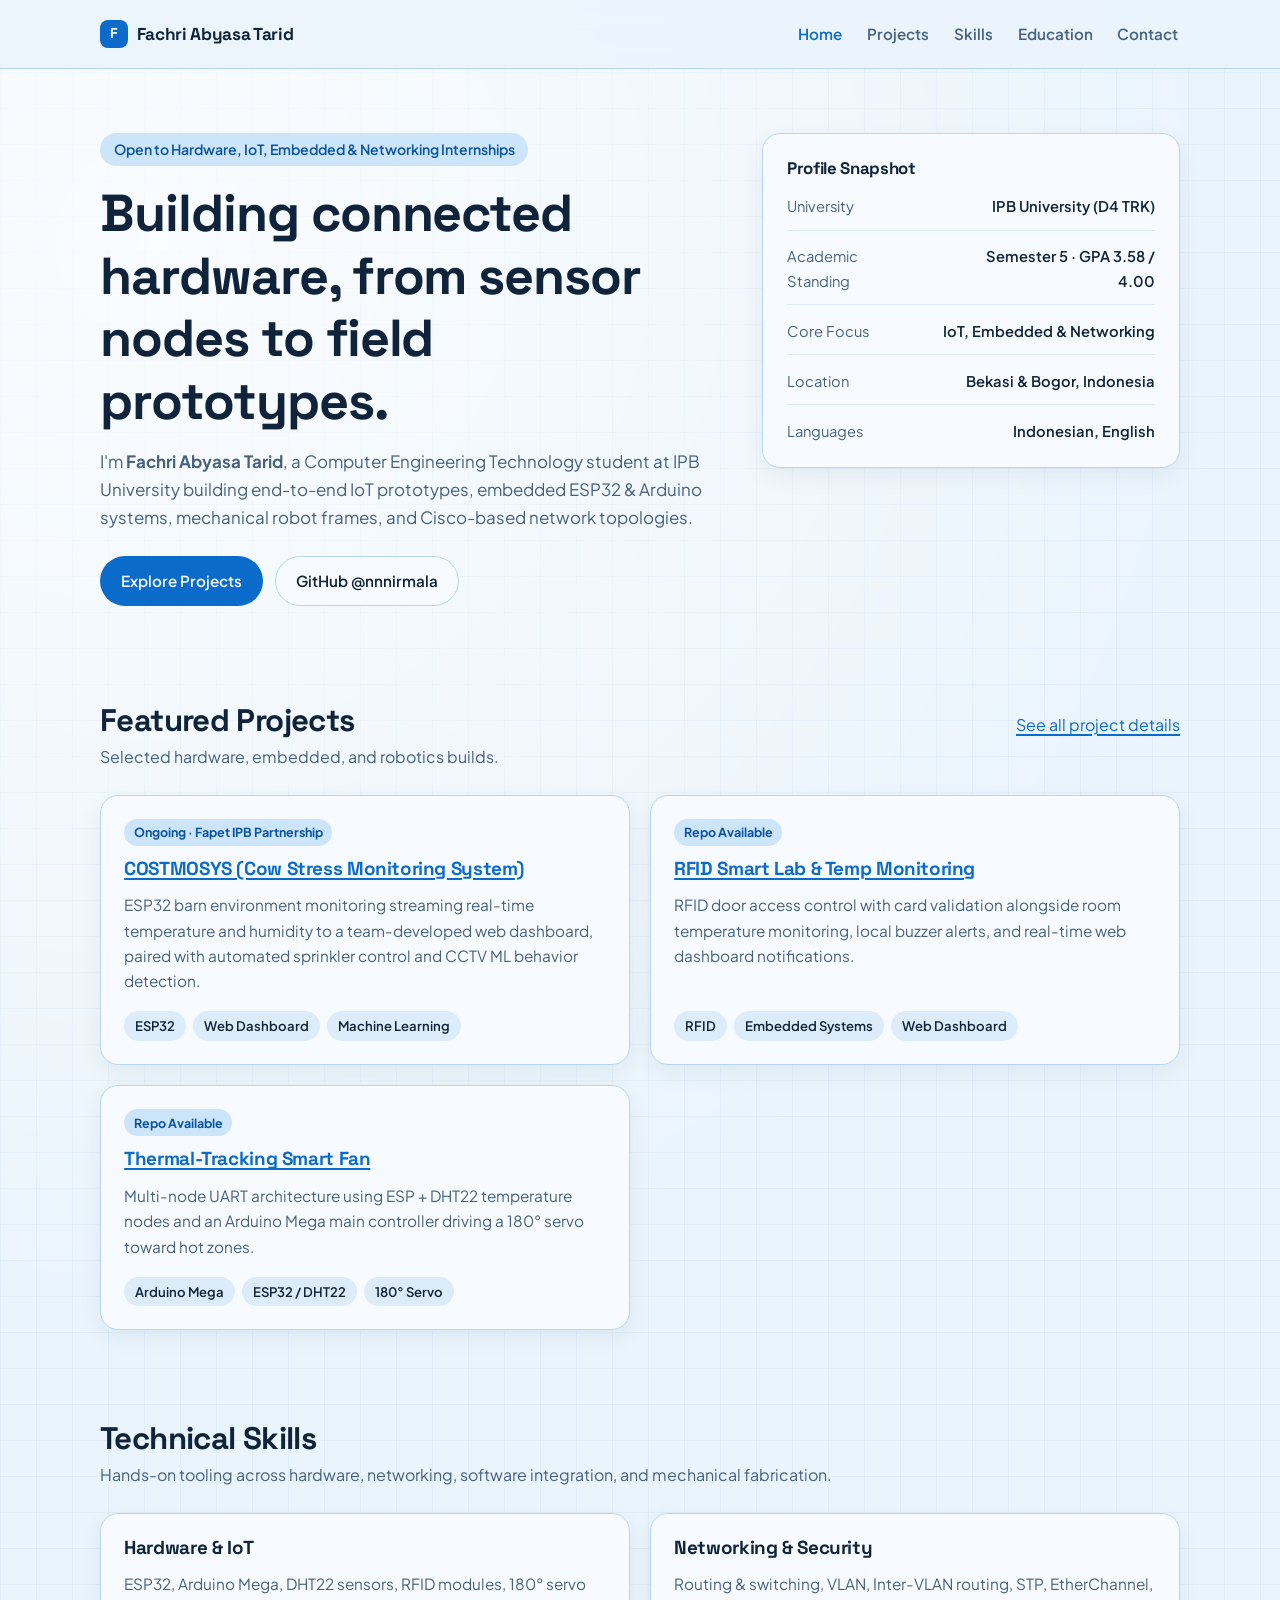
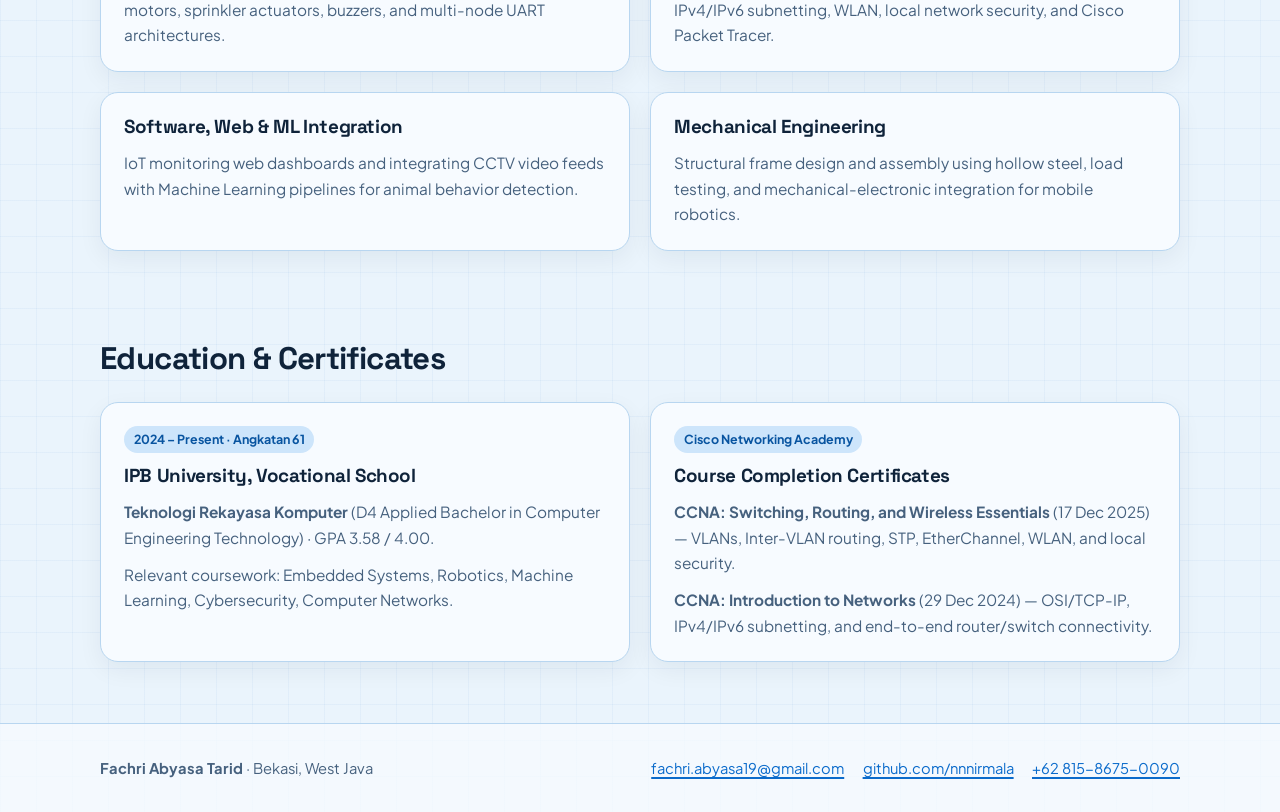
==== index.html @ efbb1505 "fix: bust CSS cache and constrain media grid sizing" ====
<!doctype html>
<html lang="en">
  <head>
    <meta charset="UTF-8">
    <meta name="viewport" content="width=device-width, initial-scale=1">
    <meta name="theme-color" content="#eaf4fc">
    <meta name="description" content="Portfolio of Fachri Abyasa Tarid — Computer Engineering Technology student at IPB University focused on IoT, embedded systems, robotics, and networking.">
    <link rel="icon" href="favicon.svg" type="image/svg+xml">
    <link rel="preconnect" href="https://fonts.googleapis.com">
    <link rel="preconnect" href="https://fonts.gstatic.com" crossorigin>
    <link href="https://fonts.googleapis.com/css2?family=Plus+Jakarta+Sans:wght@400;500;600;700&family=Space+Grotesk:wght@600;700&display=swap" rel="stylesheet">
    <link rel="stylesheet" href="styles.css?v=3">
    <script src="app.js" defer></script>
    <title>Fachri Abyasa Tarid — IoT, Embedded &amp; Hardware Portfolio</title>
  </head>
  <body>
    <a class="skip-link" href="#main">Skip to content</a>

    <header class="site-header">
      <div class="wrap header-inner">
        <a class="brand" href="index.html">
          <span class="brand-mark" aria-hidden="true">F</span>
          <span>Fachri Abyasa Tarid</span>
        </a>
        <nav aria-label="Main navigation">
          <button class="nav-toggle" type="button" aria-expanded="false" aria-controls="nav-menu">Menu</button>
          <ul id="nav-menu" class="nav-list">
            <li><a href="index.html" aria-current="page">Home</a></li>
            <li><a href="projects.html">Projects</a></li>
            <li><a href="#skills">Skills</a></li>
            <li><a href="#education">Education</a></li>
            <li><a href="#contact">Contact</a></li>
          </ul>
        </nav>
      </div>
    </header>

    <main id="main" tabindex="-1">
      <section class="hero">
        <div class="wrap hero-grid">
          <div>
            <span class="role-pill">Open to Hardware, IoT, Embedded &amp; Networking Internships</span>
            <h1>Building connected hardware, from sensor nodes to field prototypes.</h1>
            <p class="hero-lead">
              I'm <strong>Fachri Abyasa Tarid</strong>, a Computer Engineering Technology student at IPB University
              building end-to-end IoT prototypes, embedded ESP32 &amp; Arduino systems, mechanical robot frames,
              and Cisco-based network topologies.
            </p>
            <div class="btn-row">
              <a class="btn btn-primary" href="projects.html">Explore Projects</a>
              <a class="btn btn-secondary" href="https://github.com/nnnirmala" target="_blank" rel="noopener noreferrer">GitHub @nnnirmala</a>
            </div>
          </div>

          <aside class="spec-card" aria-label="Quick profile summary">
            <h2>Profile Snapshot</h2>
            <dl class="spec-list">
              <div class="spec-item">
                <dt class="spec-label">University</dt>
                <dd class="spec-value">IPB University (D4 TRK)</dd>
              </div>
              <div class="spec-item">
                <dt class="spec-label">Academic Standing</dt>
                <dd class="spec-value">Semester 5 · GPA 3.58 / 4.00</dd>
              </div>
              <div class="spec-item">
                <dt class="spec-label">Core Focus</dt>
                <dd class="spec-value">IoT, Embedded &amp; Networking</dd>
              </div>
              <div class="spec-item">
                <dt class="spec-label">Location</dt>
                <dd class="spec-value">Bekasi &amp; Bogor, Indonesia</dd>
              </div>
              <div class="spec-item">
                <dt class="spec-label">Languages</dt>
                <dd class="spec-value">Indonesian, English</dd>
              </div>
            </dl>
          </aside>
        </div>
      </section>

      <section class="section" id="featured-projects">
        <div class="wrap">
          <div class="section-head">
            <div>
              <h2>Featured Projects</h2>
              <p class="section-sub">Selected hardware, embedded, and robotics builds.</p>
            </div>
            <a href="projects.html">See all project details</a>
          </div>

          <div class="grid-2">
            <article class="card">
              <span class="status-badge">Ongoing · Fapet IPB Partnership</span>
              <h3><a href="projects.html#cow-heat-stress">COSTMOSYS (Cow Stress Monitoring System)</a></h3>
              <p>ESP32 barn environment monitoring streaming real-time temperature and humidity to a team-developed web dashboard, paired with automated sprinkler control and CCTV ML behavior detection.</p>
              <div class="tag-row">
                <span class="tag">ESP32</span>
                <span class="tag">Web Dashboard</span>
                <span class="tag">Machine Learning</span>
              </div>
            </article>

            <article class="card">
              <span class="status-badge">Repo Available</span>
              <h3><a href="projects.html#rfid-smart-lab">RFID Smart Lab &amp; Temp Monitoring</a></h3>
              <p>RFID door access control with card validation alongside room temperature monitoring, local buzzer alerts, and real-time web dashboard notifications.</p>
              <div class="tag-row">
                <span class="tag">RFID</span>
                <span class="tag">Embedded Systems</span>
                <span class="tag">Web Dashboard</span>
              </div>
            </article>

            <article class="card">
              <span class="status-badge">Repo Available</span>
              <h3><a href="projects.html#thermal-fan">Thermal-Tracking Smart Fan</a></h3>
              <p>Multi-node UART architecture using ESP + DHT22 temperature nodes and an Arduino Mega main controller driving a 180° servo toward hot zones.</p>
              <div class="tag-row">
                <span class="tag">Arduino Mega</span>
                <span class="tag">ESP32 / DHT22</span>
                <span class="tag">180° Servo</span>
              </div>
            </article>
          </div>
        </div>
      </section>

      <section class="section" id="skills">
        <div class="wrap">
          <div class="section-head">
            <div>
              <h2>Technical Skills</h2>
              <p class="section-sub">Hands-on tooling across hardware, networking, software integration, and mechanical fabrication.</p>
            </div>
          </div>

          <div class="grid-2">
            <article class="card">
              <h3>Hardware &amp; IoT</h3>
              <p>ESP32, Arduino Mega, DHT22 sensors, RFID modules, 180° servo motors, sprinkler actuators, buzzers, and multi-node UART architectures.</p>
            </article>
            <article class="card">
              <h3>Networking &amp; Security</h3>
              <p>Routing &amp; switching, VLAN, Inter-VLAN routing, STP, EtherChannel, IPv4/IPv6 subnetting, WLAN, local network security, and Cisco Packet Tracer.</p>
            </article>
            <article class="card">
              <h3>Software, Web &amp; ML Integration</h3>
              <p>IoT monitoring web dashboards and integrating CCTV video feeds with Machine Learning pipelines for animal behavior detection.</p>
            </article>
            <article class="card">
              <h3>Mechanical Engineering</h3>
              <p>Structural frame design and assembly using hollow steel, load testing, and mechanical-electronic integration for mobile robotics.</p>
            </article>
          </div>
        </div>
      </section>

      <section class="section" id="education">
        <div class="wrap">
          <div class="section-head">
            <div>
              <h2>Education &amp; Certificates</h2>
            </div>
          </div>

          <div class="grid-2">
            <article class="card">
              <span class="status-badge">2024 – Present · Angkatan 61</span>
              <h3>IPB University, Vocational School</h3>
              <p><strong>Teknologi Rekayasa Komputer</strong> (D4 Applied Bachelor in Computer Engineering Technology) · GPA 3.58 / 4.00.</p>
              <p>Relevant coursework: Embedded Systems, Robotics, Machine Learning, Cybersecurity, Computer Networks.</p>
            </article>

            <article class="card">
              <span class="status-badge">Cisco Networking Academy</span>
              <h3>Course Completion Certificates</h3>
              <p><strong>CCNA: Switching, Routing, and Wireless Essentials</strong> (17 Dec 2025) — VLANs, Inter-VLAN routing, STP, EtherChannel, WLAN, and local security.</p>
              <p><strong>CCNA: Introduction to Networks</strong> (29 Dec 2024) — OSI/TCP-IP, IPv4/IPv6 subnetting, and end-to-end router/switch connectivity.</p>
            </article>
          </div>
        </div>
      </section>
    </main>

    <footer class="site-footer" id="contact">
      <div class="wrap footer-inner">
        <div>
          <strong>Fachri Abyasa Tarid</strong> · Bekasi, West Java
        </div>
        <div class="footer-links">
          <a href="mailto:fachri.abyasa19@gmail.com">fachri.abyasa19@gmail.com</a>
          <a href="https://github.com/nnnirmala" target="_blank" rel="noopener noreferrer">github.com/nnnirmala</a>
          <a href="tel:+6281586750090">+62 815-8675-0090</a>
        </div>
      </div>
    </footer>
  </body>
</html>
---- styles.css ----
:root {
  --bg: #eaf4fc;
  --surface: #f7fbff;
  --surface-alt: #dcecfb;
  --ink: #0f233a;
  --ink-muted: #46617e;
  --accent: #0b6bcb;
  --accent-hover: #0854a0;
  --accent-soft: #cde5fb;
  --border: #b8d6f0;
  --shadow: 0 8px 24px rgba(15, 35, 58, 0.06);
  --radius-lg: 18px;
  --radius-md: 12px;
  --radius-pill: 999px;
  --max-w: 1080px;
}

*,
*::before,
*::after {
  box-sizing: border-box;
}

html {
  scroll-behavior: smooth;
}

body {
  margin: 0;
  font-family: "Plus Jakarta Sans", system-ui, -apple-system, "Segoe UI", sans-serif;
  background-color: var(--bg);
  background-image:
    radial-gradient(circle at 12% 10%, rgba(255, 255, 255, 0.75) 0%, transparent 45%),
    linear-gradient(to right, rgba(11, 107, 203, 0.045) 1px, transparent 1px),
    linear-gradient(to bottom, rgba(11, 107, 203, 0.045) 1px, transparent 1px);
  background-size: 100% 100%, 36px 36px, 36px 36px;
  color: var(--ink);
  line-height: 1.65;
  -webkit-font-smoothing: antialiased;
}

h1, h2, h3, .brand {
  font-family: "Space Grotesk", system-ui, -apple-system, sans-serif;
  letter-spacing: -0.02em;
  line-height: 1.2;
  margin: 0;
}

a {
  color: var(--accent);
  text-decoration-thickness: 1.5px;
  text-underline-offset: 3px;
}

a:hover {
  color: var(--accent-hover);
}

:focus-visible {
  outline: 2.5px solid var(--accent);
  outline-offset: 3px;
}

.skip-link {
  position: absolute;
  left: -9999px;
  top: 0;
  background: var(--ink);
  color: var(--surface);
  padding: 0.6rem 1rem;
  z-index: 100;
  border-radius: 0 0 8px 0;
}

.skip-link:focus {
  left: 0;
}

.wrap {
  width: min(100% - 2.2rem, var(--max-w));
  margin-inline: auto;
}

/* Header */
.site-header {
  position: sticky;
  top: 0;
  z-index: 40;
  background: rgba(234, 244, 252, 0.86);
  backdrop-filter: blur(12px);
  border-bottom: 1px solid var(--border);
}

.header-inner {
  display: flex;
  align-items: center;
  justify-content: space-between;
  gap: 1rem;
  min-height: 68px;
}

.brand {
  font-weight: 700;
  font-size: 1.08rem;
  color: var(--ink);
  text-decoration: none;
  display: inline-flex;
  align-items: center;
  gap: 0.55rem;
}

.brand-mark {
  width: 28px;
  height: 28px;
  border-radius: 8px;
  background: var(--accent);
  color: var(--surface);
  display: grid;
  place-items: center;
  font-size: 0.9rem;
  font-weight: 700;
}

.nav-toggle {
  display: none;
  background: var(--surface);
  border: 1px solid var(--border);
  border-radius: 10px;
  padding: 0.45rem 0.8rem;
  font: inherit;
  font-weight: 600;
  color: var(--ink);
  cursor: pointer;
}

.nav-list {
  list-style: none;
  display: flex;
  align-items: center;
  gap: 1.35rem;
  margin: 0;
  padding: 0;
}

.nav-list a {
  color: var(--ink-muted);
  text-decoration: none;
  font-weight: 600;
  font-size: 0.95rem;
  padding: 0.35rem 0.1rem;
  transition: color 0.15s ease;
}

.nav-list a:hover,
.nav-list a[aria-current="page"] {
  color: var(--accent);
}

/* Buttons */
.btn-row {
  display: flex;
  flex-wrap: wrap;
  gap: 0.75rem;
  margin-top: 1.5rem;
}

.btn {
  display: inline-flex;
  align-items: center;
  gap: 0.45rem;
  padding: 0.72rem 1.25rem;
  border-radius: var(--radius-pill);
  font-weight: 600;
  font-size: 0.95rem;
  text-decoration: none;
  border: 1px solid transparent;
  cursor: pointer;
  transition: background-color 0.15s ease, transform 0.15s ease, border-color 0.15s ease;
}

.btn-primary {
  background: var(--accent);
  color: var(--surface);
}

.btn-primary:hover {
  background: var(--accent-hover);
  color: var(--surface);
  transform: translateY(-1px);
}

.btn-secondary {
  background: var(--surface);
  color: var(--ink);
  border-color: var(--border);
}

.btn-secondary:hover {
  background: var(--surface-alt);
  color: var(--ink);
}

/* Hero */
.hero {
  padding: 4rem 0 3.2rem;
}

.hero-grid {
  display: grid;
  grid-template-columns: 1.35fr 0.9fr;
  gap: 2.2rem;
  align-items: start;
}

.role-pill {
  display: inline-block;
  background: var(--accent-soft);
  color: var(--accent-hover);
  font-weight: 600;
  font-size: 0.88rem;
  padding: 0.32rem 0.85rem;
  border-radius: var(--radius-pill);
  margin-bottom: 1rem;
}

.hero h1 {
  font-size: clamp(2.1rem, 4.2vw, 3.25rem);
  margin-bottom: 1rem;
}

.hero-lead {
  font-size: 1.06rem;
  color: var(--ink-muted);
  max-width: 62ch;
  margin: 0;
}

.spec-card {
  background: var(--surface);
  border: 1px solid var(--border);
  border-radius: var(--radius-lg);
  padding: 1.5rem;
  box-shadow: var(--shadow);
}

.spec-card h2 {
  font-size: 1.05rem;
  margin-bottom: 1rem;
  color: var(--ink);
}

.spec-list {
  margin: 0;
  display: grid;
  gap: 0.85rem;
}

.spec-item {
  display: flex;
  justify-content: space-between;
  gap: 1rem;
  padding-bottom: 0.7rem;
  border-bottom: 1px solid var(--surface-alt);
  font-size: 0.92rem;
}

.spec-item:last-child {
  border-bottom: none;
  padding-bottom: 0;
}

.spec-label {
  color: var(--ink-muted);
}

.spec-value {
  font-weight: 600;
  text-align: right;
}

/* Sections */
.section {
  padding: 2.8rem 0;
}

.section-head {
  display: flex;
  flex-wrap: wrap;
  align-items: baseline;
  justify-content: space-between;
  gap: 1rem;
  margin-bottom: 1.5rem;
}

.section-head h2 {
  font-size: clamp(1.5rem, 2.5vw, 1.95rem);
}

.section-sub {
  color: var(--ink-muted);
  margin: 0.3rem 0 0;
  max-width: 65ch;
}

/* Cards & Grids */
.grid-2 {
  display: grid;
  grid-template-columns: repeat(2, minmax(0, 1fr));
  gap: 1.25rem;
}

.card {
  background: var(--surface);
  border: 1px solid var(--border);
  border-radius: var(--radius-lg);
  padding: 1.45rem;
  box-shadow: var(--shadow);
  display: flex;
  flex-direction: column;
  gap: 0.75rem;
}

.card h3 {
  font-size: 1.18rem;
}

.card p {
  margin: 0;
  color: var(--ink-muted);
  font-size: 0.96rem;
}

.tag-row {
  display: flex;
  flex-wrap: wrap;
  gap: 0.45rem;
  margin-top: auto;
  padding-top: 0.35rem;
}

.tag {
  background: var(--surface-alt);
  color: var(--ink);
  font-size: 0.82rem;
  font-weight: 600;
  padding: 0.25rem 0.68rem;
  border-radius: var(--radius-pill);
}

.status-badge {
  display: inline-block;
  font-size: 0.78rem;
  font-weight: 700;
  padding: 0.2rem 0.6rem;
  border-radius: var(--radius-pill);
  background: var(--accent-soft);
  color: var(--accent-hover);
  align-self: flex-start;
}

/* Projects Page */
.page-hero {
  padding: 3.2rem 0 1.8rem;
}

.page-hero h1 {
  font-size: clamp(2rem, 4vw, 2.9rem);
  margin-bottom: 0.7rem;
}

.filters {
  display: flex;
  flex-wrap: wrap;
  align-items: center;
  gap: 0.55rem;
  margin-top: 1.5rem;
}

.chip {
  background: var(--surface);
  color: var(--ink);
  border: 1px solid var(--border);
  border-radius: var(--radius-pill);
  padding: 0.48rem 0.95rem;
  font: inherit;
  font-size: 0.9rem;
  font-weight: 600;
  cursor: pointer;
  transition: background-color 0.15s ease, color 0.15s ease, border-color 0.15s ease;
}

.chip:hover {
  background: var(--surface-alt);
}

.chip[aria-pressed="true"] {
  background: var(--accent);
  color: var(--surface);
  border-color: var(--accent);
}

.filter-status {
  margin: 0 0 0 0.4rem;
  font-size: 0.9rem;
  color: var(--ink-muted);
}

.project-stack {
  display: grid;
  gap: 1.35rem;
  padding-bottom: 3.5rem;
}

.project-entry {
  background: var(--surface);
  border: 1px solid var(--border);
  border-radius: var(--radius-lg);
  padding: 1.7rem;
  box-shadow: var(--shadow);
  scroll-margin-top: 90px;
  min-width: 0;
  overflow: hidden;
}

.project-entry[hidden] {
  display: none;
}

.project-entry:target {
  border-color: var(--accent);
  box-shadow: 0 0 0 3px rgba(11, 107, 203, 0.16), var(--shadow);
}

.project-top {
  display: flex;
  flex-wrap: wrap;
  justify-content: space-between;
  align-items: flex-start;
  gap: 0.75rem;
  margin-bottom: 0.75rem;
}

.project-top h2 {
  font-size: 1.38rem;
}

.project-meta {
  color: var(--ink-muted);
  font-size: 0.9rem;
  font-weight: 600;
  margin-bottom: 0.85rem;
}

.project-points {
  margin: 0 0 1rem;
  padding-left: 1.2rem;
  color: var(--ink);
  max-width: 75ch;
}

.project-points li + li {
  margin-top: 0.45rem;
}

.project-links {
  display: flex;
  flex-wrap: wrap;
  align-items: center;
  gap: 1rem;
  margin-top: 1rem;
}

.media-grid {
  display: grid;
  grid-template-columns: repeat(auto-fit, minmax(220px, 1fr));
  gap: 0.9rem;
  margin: 1.15rem 0 0.5rem;
}

.media-item {
  margin: 0;
  min-width: 0;
  background: var(--bg);
  border: 1px solid var(--border);
  border-radius: var(--radius-md);
  overflow: hidden;
  display: flex;
  flex-direction: column;
}

.media-item img,
.media-item video {
  width: 100%;
  max-width: 100%;
  height: 185px;
  object-fit: cover;
  display: block;
  background: #0f233a;
}

.media-item figcaption {
  padding: 0.55rem 0.75rem;
  font-size: 0.84rem;
  font-weight: 600;
  color: var(--ink-muted);
  border-top: 1px solid var(--border);
}

/* Footer */
.site-footer {
  border-top: 1px solid var(--border);
  background: rgba(247, 251, 255, 0.75);
  padding: 2rem 0;
  margin-top: 1rem;
}

.footer-inner {
  display: flex;
  flex-wrap: wrap;
  justify-content: space-between;
  align-items: center;
  gap: 1rem;
  font-size: 0.92rem;
  color: var(--ink-muted);
}

.footer-links {
  display: flex;
  flex-wrap: wrap;
  gap: 1.15rem;
}

@media (max-width: 820px) {
  .hero-grid,
  .grid-2 {
    grid-template-columns: 1fr;
  }

  .nav-toggle {
    display: inline-flex;
  }

  .nav-list {
    display: none;
    position: absolute;
    right: 1.1rem;
    top: 64px;
    background: var(--surface);
    border: 1px solid var(--border);
    border-radius: var(--radius-md);
    box-shadow: var(--shadow);
    flex-direction: column;
    align-items: stretch;
    padding: 0.65rem;
    min-width: 190px;
    gap: 0.25rem;
  }

  .nav-list.is-open {
    display: flex;
  }

  .nav-list a {
    padding: 0.45rem 0.65rem;
    border-radius: 8px;
  }

  .nav-list a:hover {
    background: var(--surface-alt);
  }
}

@media (prefers-reduced-motion: reduce) {
  html {
    scroll-behavior: auto;
  }
  .btn {
    transition: none;
  }
}
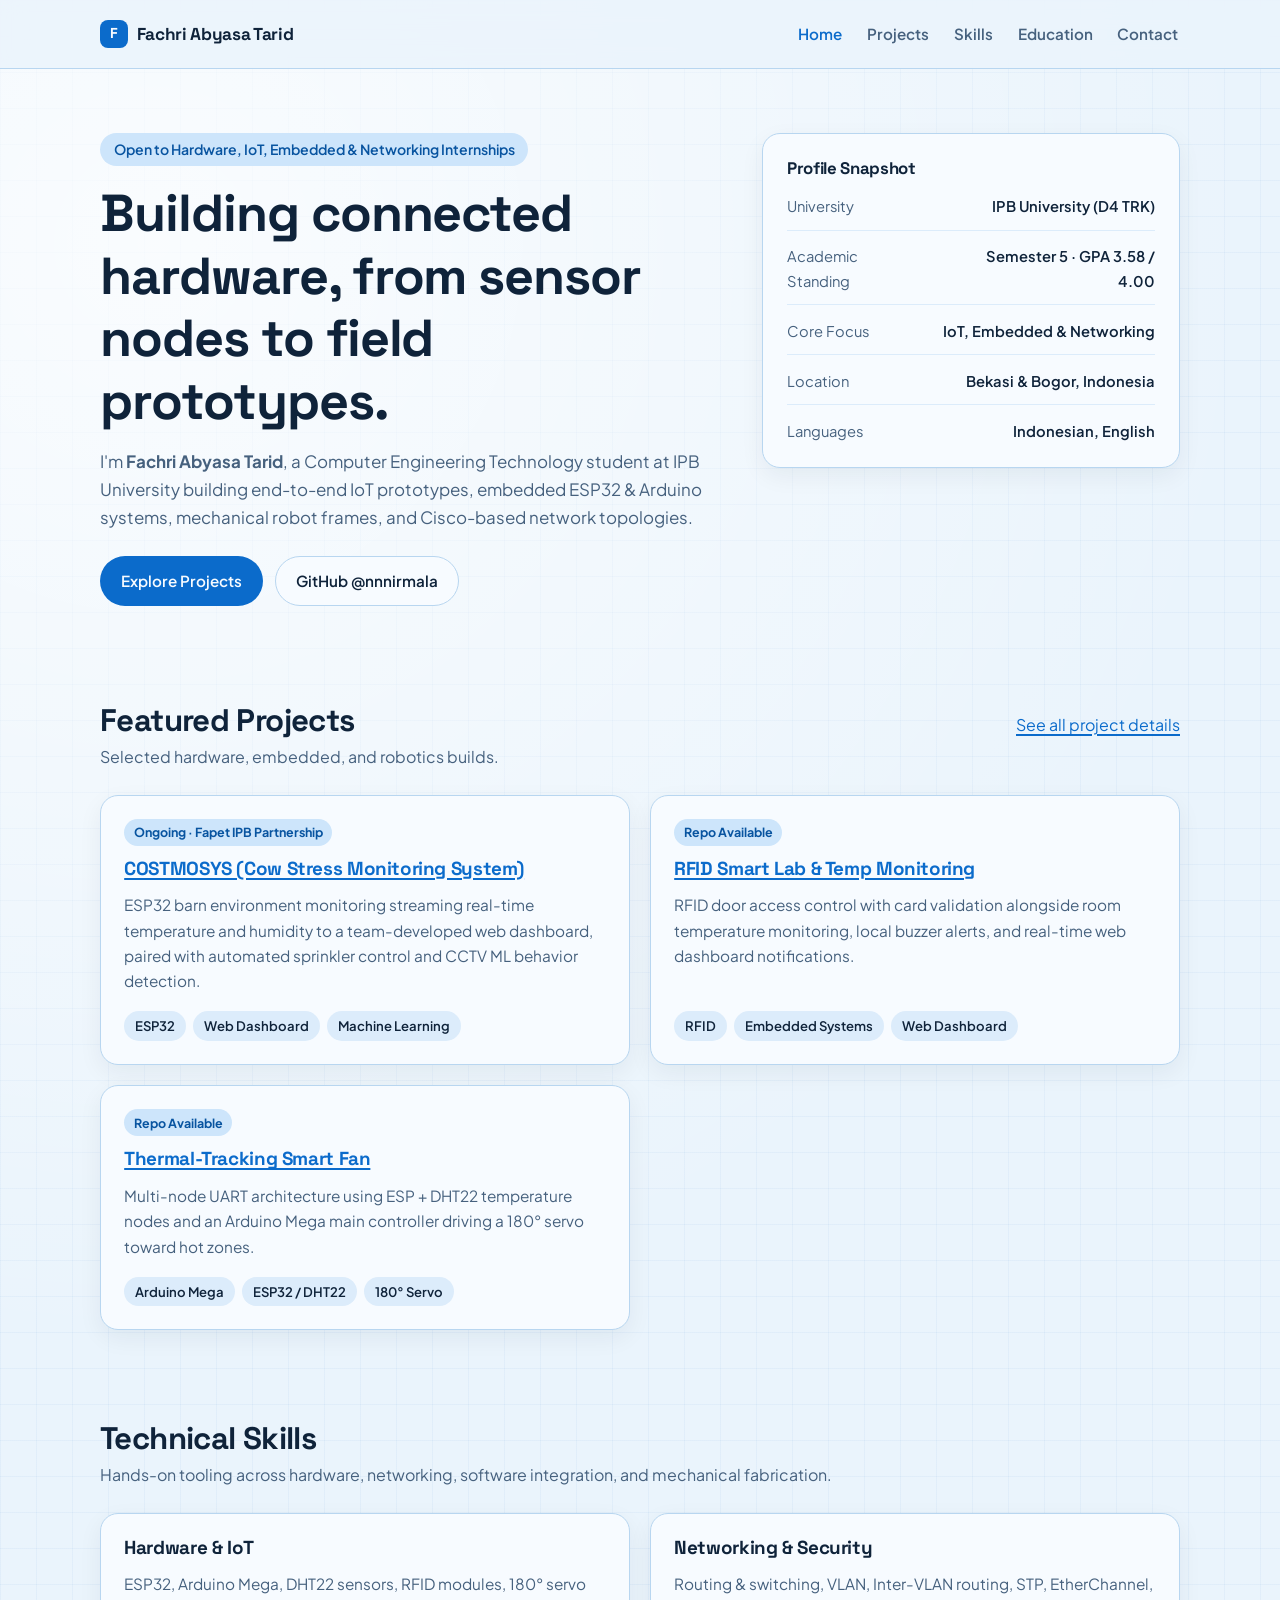
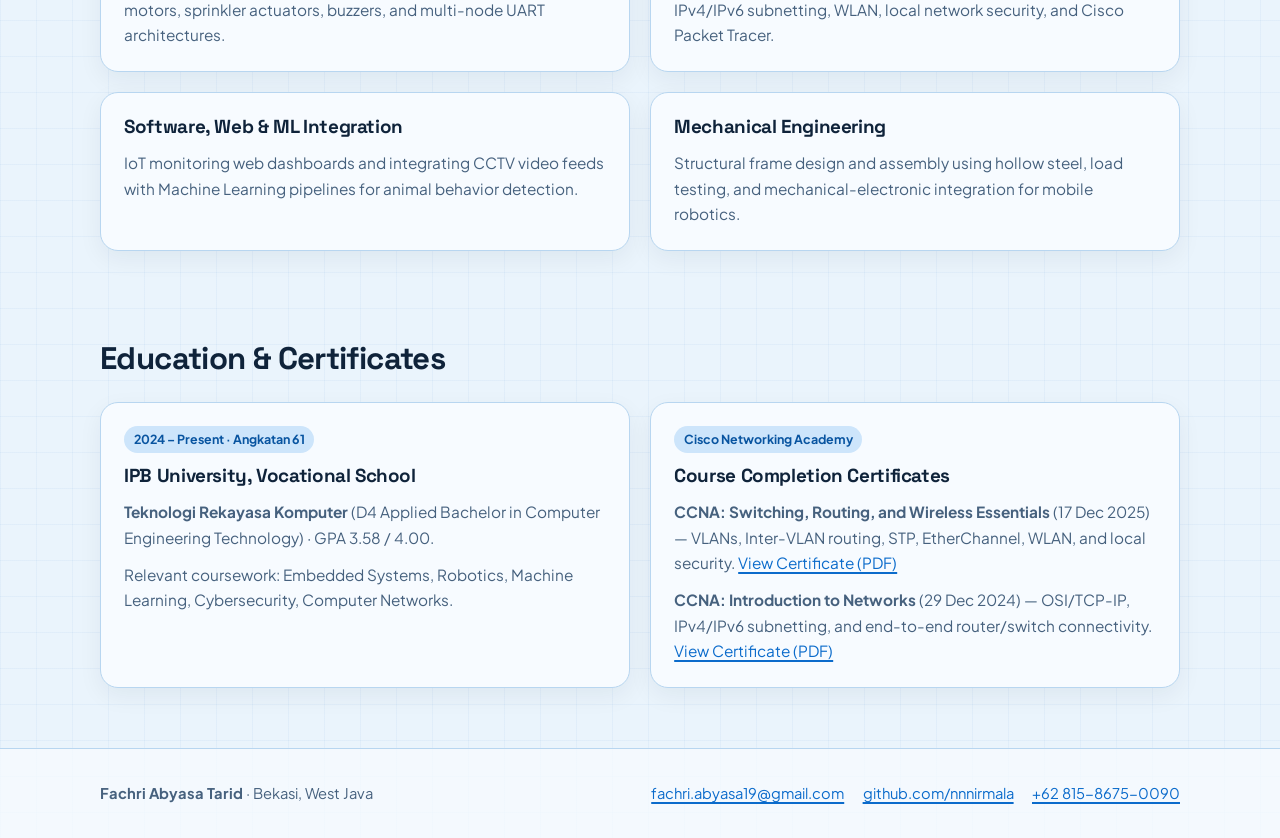
==== commit fad6096e: "feat: add Cisco CCNA 2024 and 2025 certificate PDFs" ====
--- a/index.html
+++ b/index.html
@@ -9,7 +9,7 @@
     <link rel="preconnect" href="https://fonts.googleapis.com">
     <link rel="preconnect" href="https://fonts.gstatic.com" crossorigin>
     <link href="https://fonts.googleapis.com/css2?family=Plus+Jakarta+Sans:wght@400;500;600;700&family=Space+Grotesk:wght@600;700&display=swap" rel="stylesheet">
-    <link rel="stylesheet" href="styles.css?v=3">
+    <link rel="stylesheet" href="styles.css?v=4">
     <script src="app.js" defer></script>
     <title>Fachri Abyasa Tarid — IoT, Embedded &amp; Hardware Portfolio</title>
   </head>
@@ -176,8 +176,8 @@
             <article class="card">
               <span class="status-badge">Cisco Networking Academy</span>
               <h3>Course Completion Certificates</h3>
-              <p><strong>CCNA: Switching, Routing, and Wireless Essentials</strong> (17 Dec 2025) — VLANs, Inter-VLAN routing, STP, EtherChannel, WLAN, and local security.</p>
-              <p><strong>CCNA: Introduction to Networks</strong> (29 Dec 2024) — OSI/TCP-IP, IPv4/IPv6 subnetting, and end-to-end router/switch connectivity.</p>
+              <p><strong>CCNA: Switching, Routing, and Wireless Essentials</strong> (17 Dec 2025) — VLANs, Inter-VLAN routing, STP, EtherChannel, WLAN, and local security. <a href="assets/certs/ccna-srwe-2025.pdf" target="_blank" rel="noopener noreferrer">View Certificate (PDF)</a></p>
+              <p><strong>CCNA: Introduction to Networks</strong> (29 Dec 2024) — OSI/TCP-IP, IPv4/IPv6 subnetting, and end-to-end router/switch connectivity. <a href="assets/certs/ccna-itn-2024.pdf" target="_blank" rel="noopener noreferrer">View Certificate (PDF)</a></p>
             </article>
           </div>
         </div>
--- a/styles.css
+++ b/styles.css
@@ -492,8 +492,8 @@
 .media-item video {
   width: 100%;
   max-width: 100%;
-  height: 185px;
-  object-fit: cover;
+  height: 240px;
+  object-fit: contain;
   display: block;
   background: #0f233a;
 }
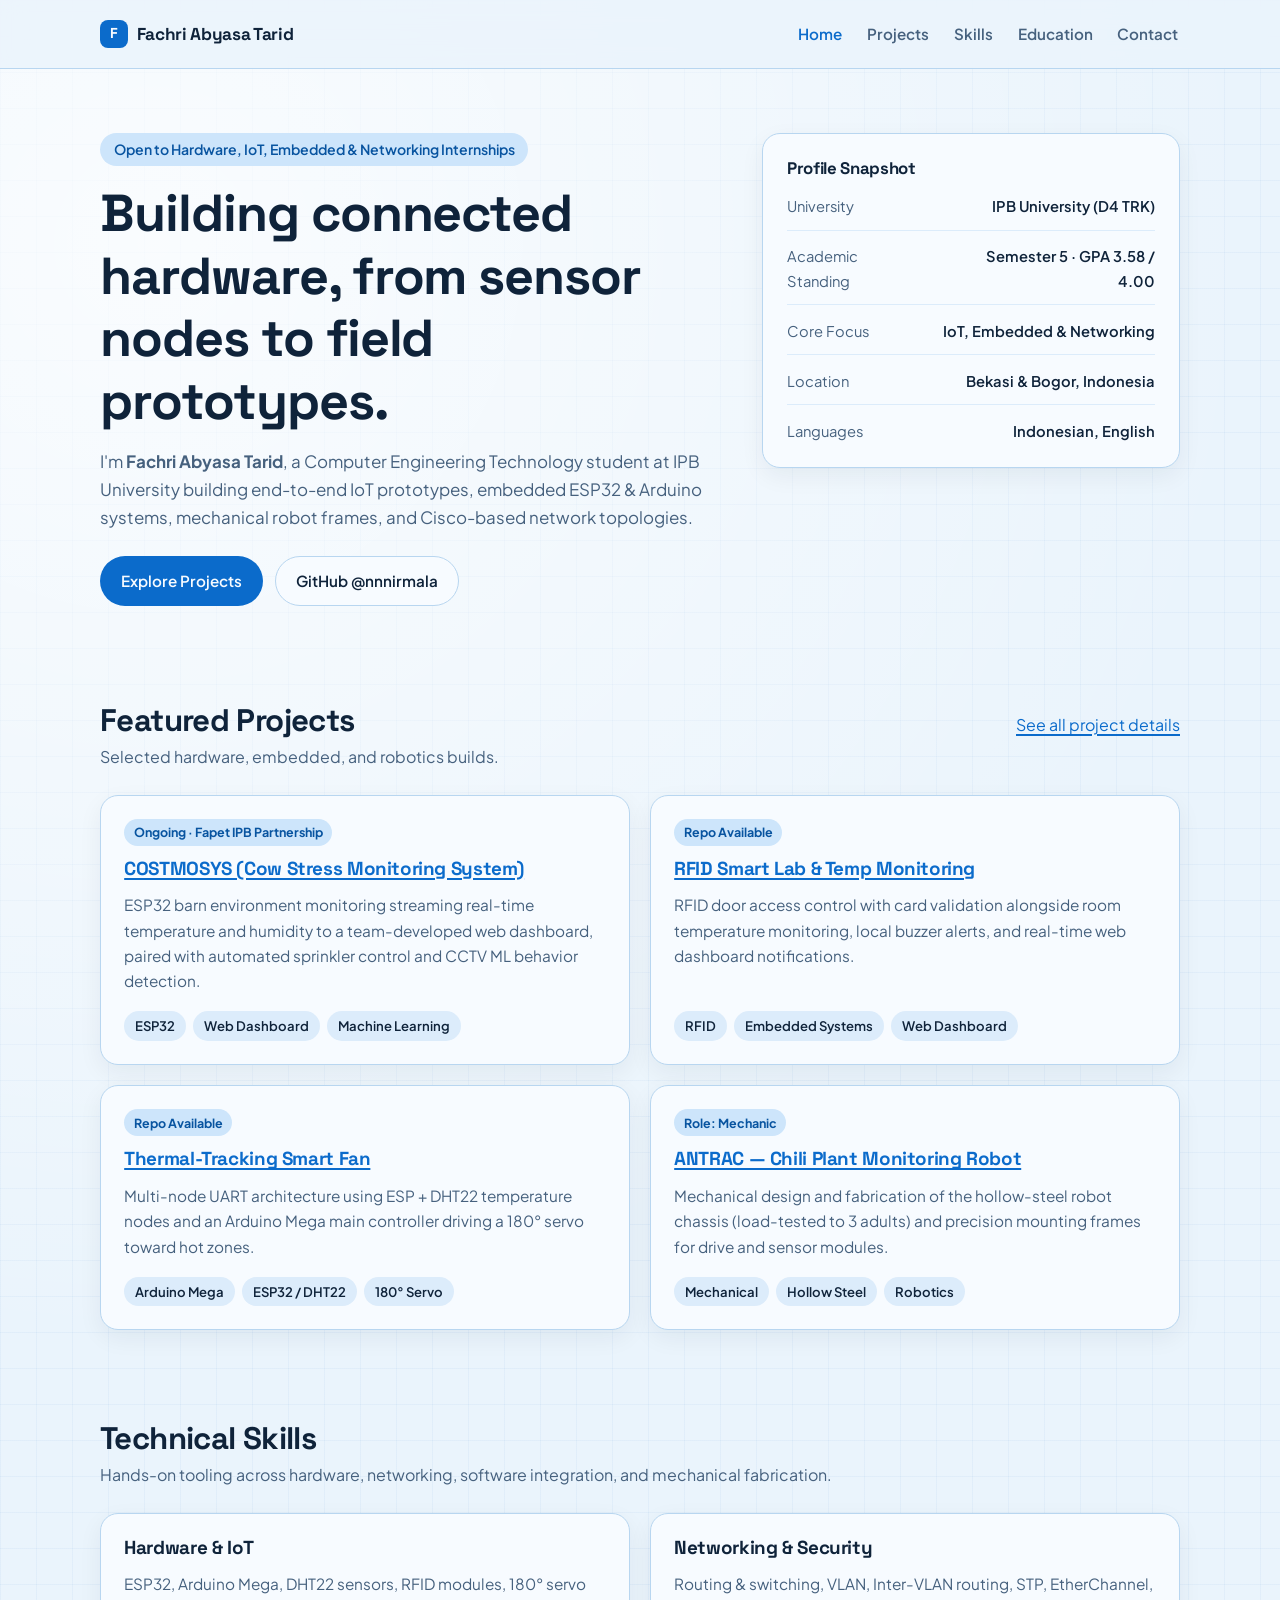
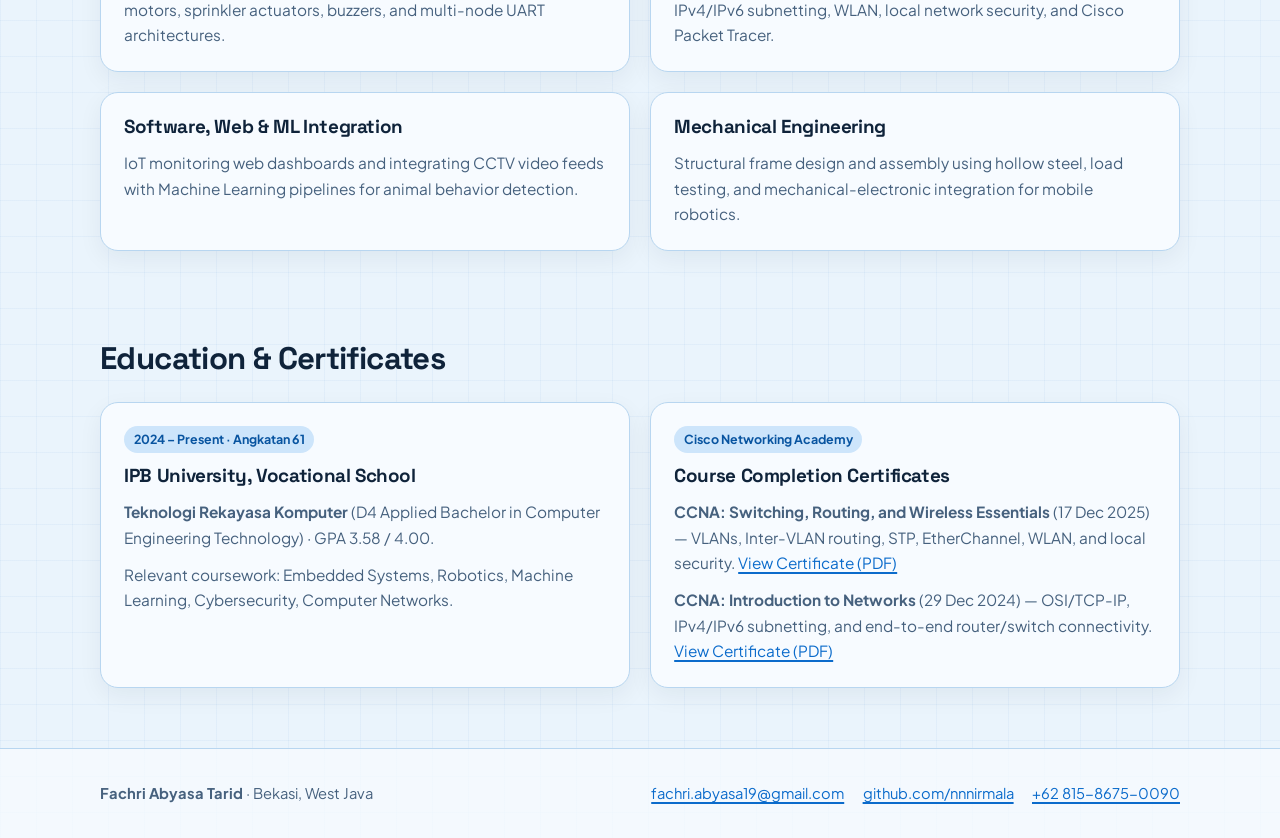
==== commit e6a4c126: "feat: restore ANTRAC project with Mechanic role" ====
--- a/index.html
+++ b/index.html
@@ -123,6 +123,17 @@
                 <span class="tag">180° Servo</span>
               </div>
             </article>
+
+            <article class="card">
+              <span class="status-badge">Role: Mechanic</span>
+              <h3><a href="projects.html#antrac">ANTRAC — Chili Plant Monitoring Robot</a></h3>
+              <p>Mechanical design and fabrication of the hollow-steel robot chassis (load-tested to 3 adults) and precision mounting frames for drive and sensor modules.</p>
+              <div class="tag-row">
+                <span class="tag">Mechanical</span>
+                <span class="tag">Hollow Steel</span>
+                <span class="tag">Robotics</span>
+              </div>
+            </article>
           </div>
         </div>
       </section>
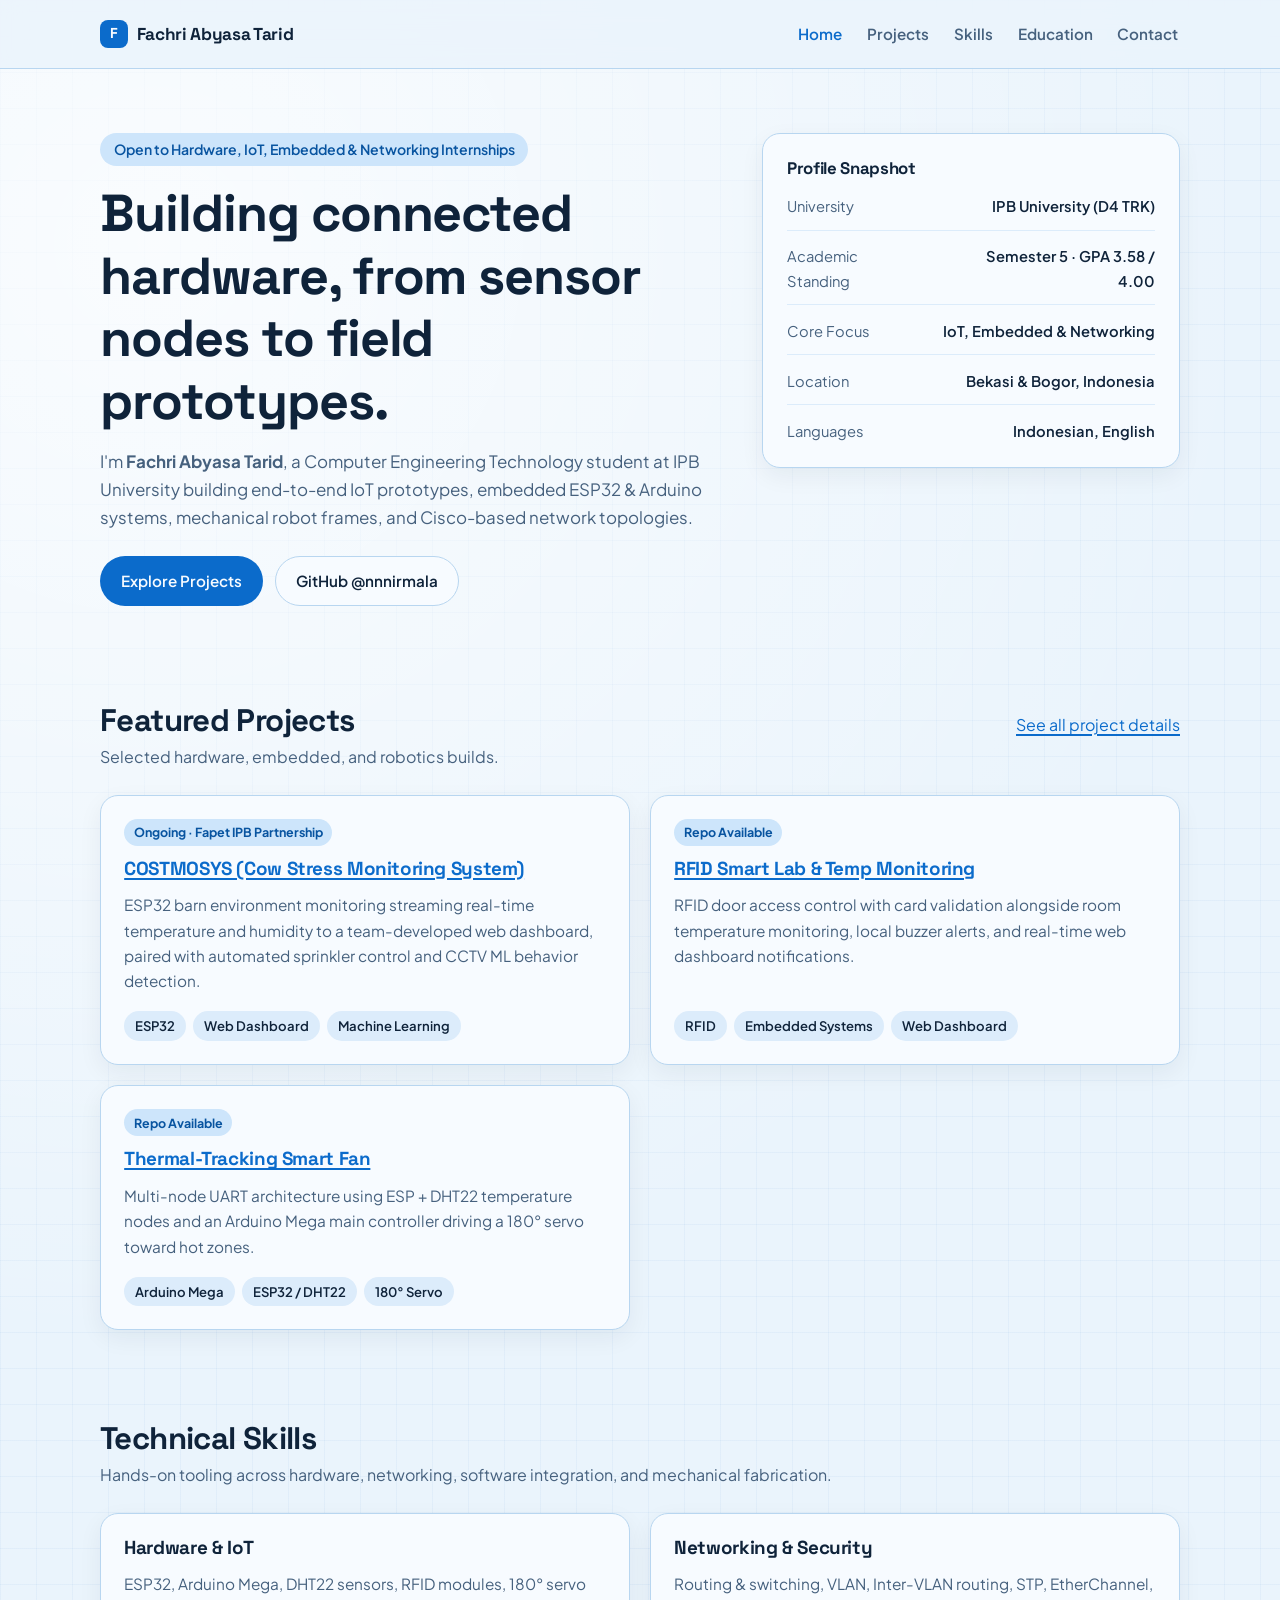
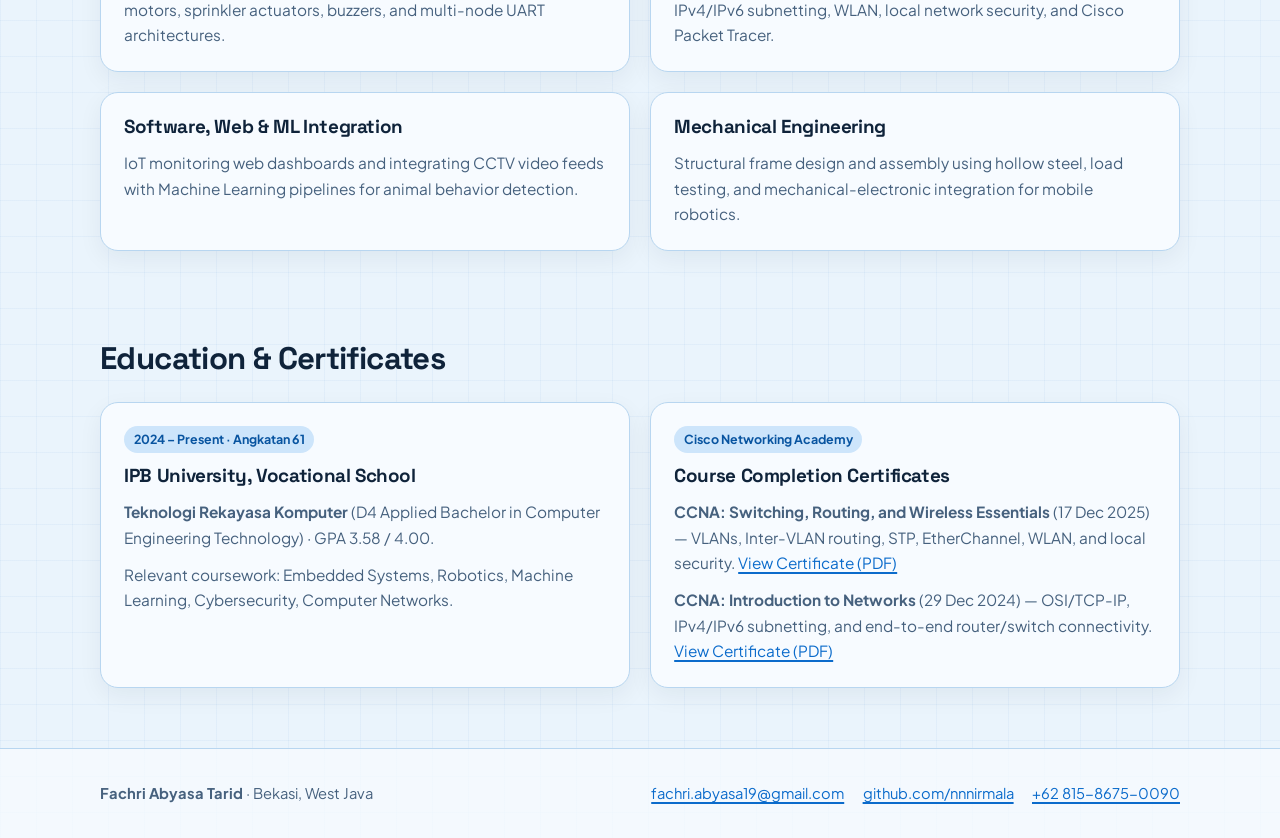
==== commit 5dd36f56: "feat: remove ANTRAC and add Thermal-Tracking Smart Fan prototype photo" ====
--- a/index.html
+++ b/index.html
@@ -123,17 +123,6 @@
                 <span class="tag">180° Servo</span>
               </div>
             </article>
-
-            <article class="card">
-              <span class="status-badge">Role: Mechanic</span>
-              <h3><a href="projects.html#antrac">ANTRAC — Chili Plant Monitoring Robot</a></h3>
-              <p>Mechanical design and fabrication of the hollow-steel robot chassis (load-tested to 3 adults) and precision mounting frames for drive and sensor modules.</p>
-              <div class="tag-row">
-                <span class="tag">Mechanical</span>
-                <span class="tag">Hollow Steel</span>
-                <span class="tag">Robotics</span>
-              </div>
-            </article>
           </div>
         </div>
       </section>
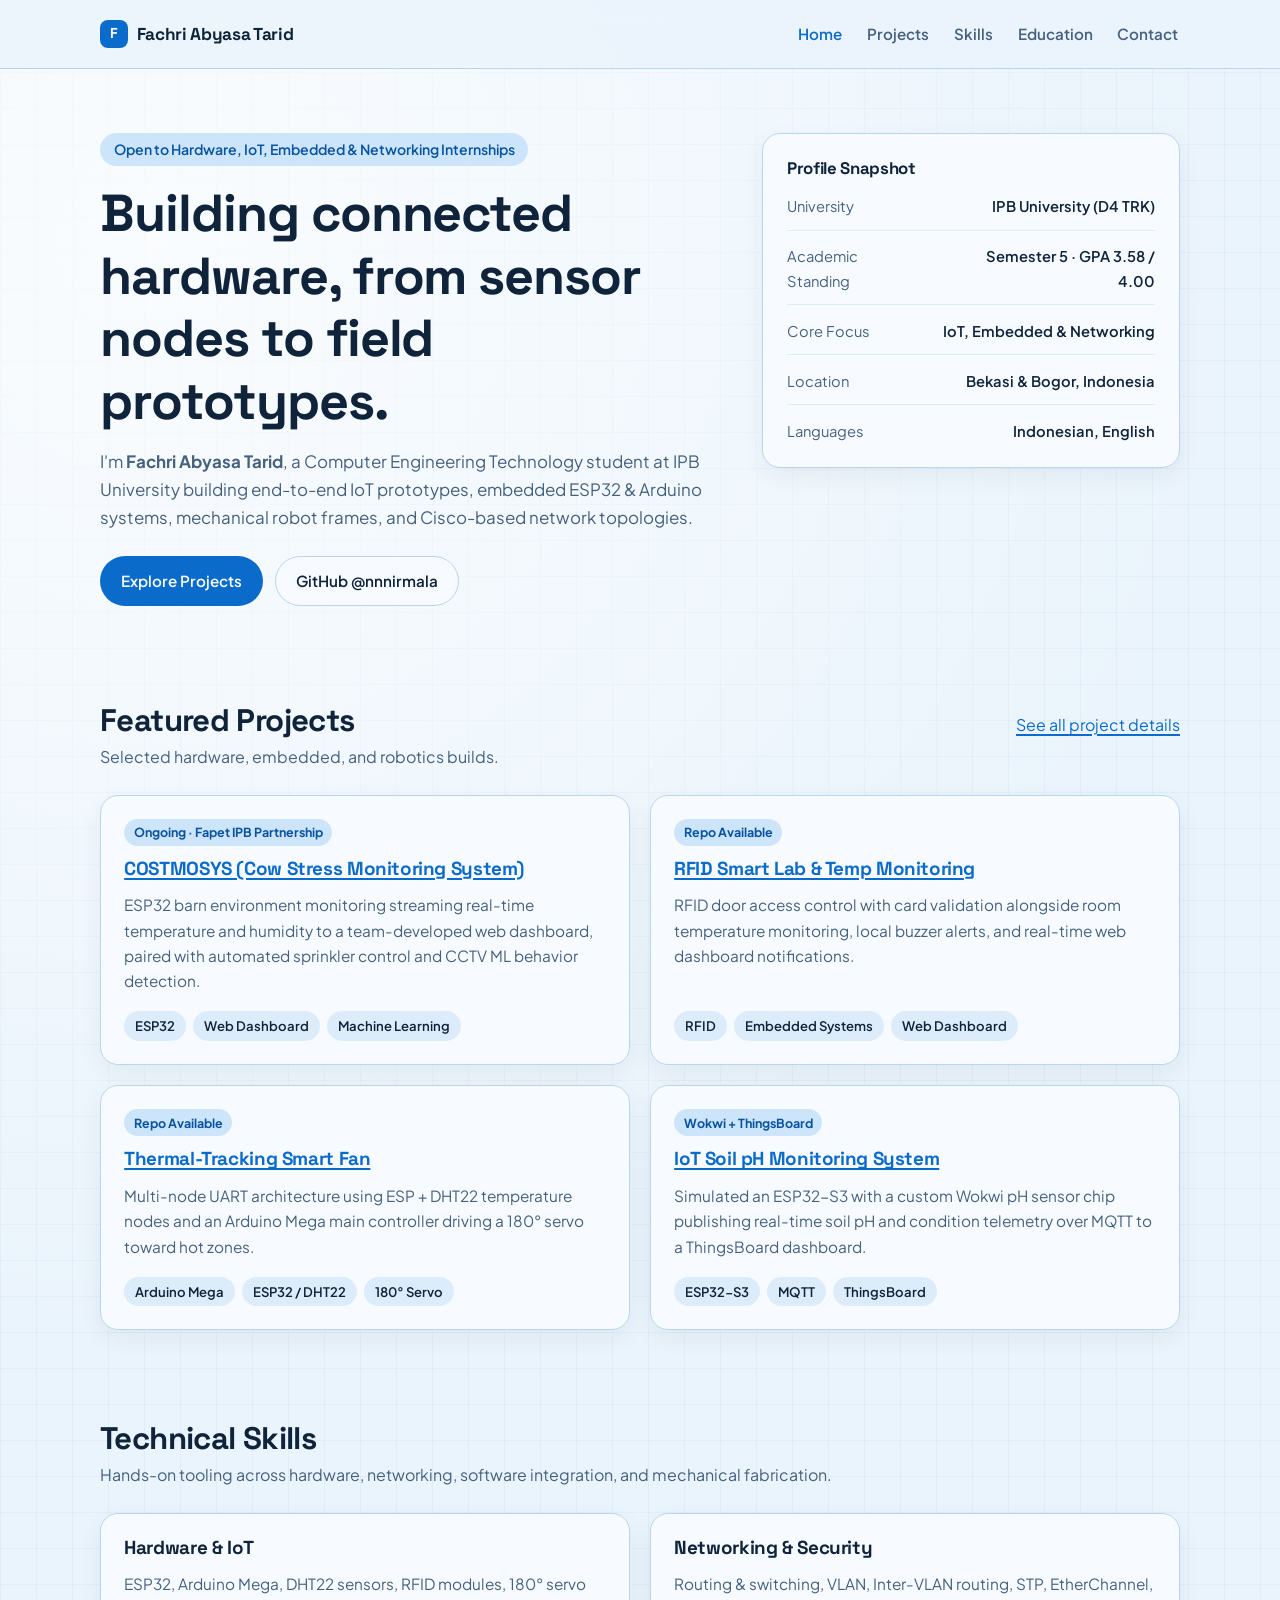
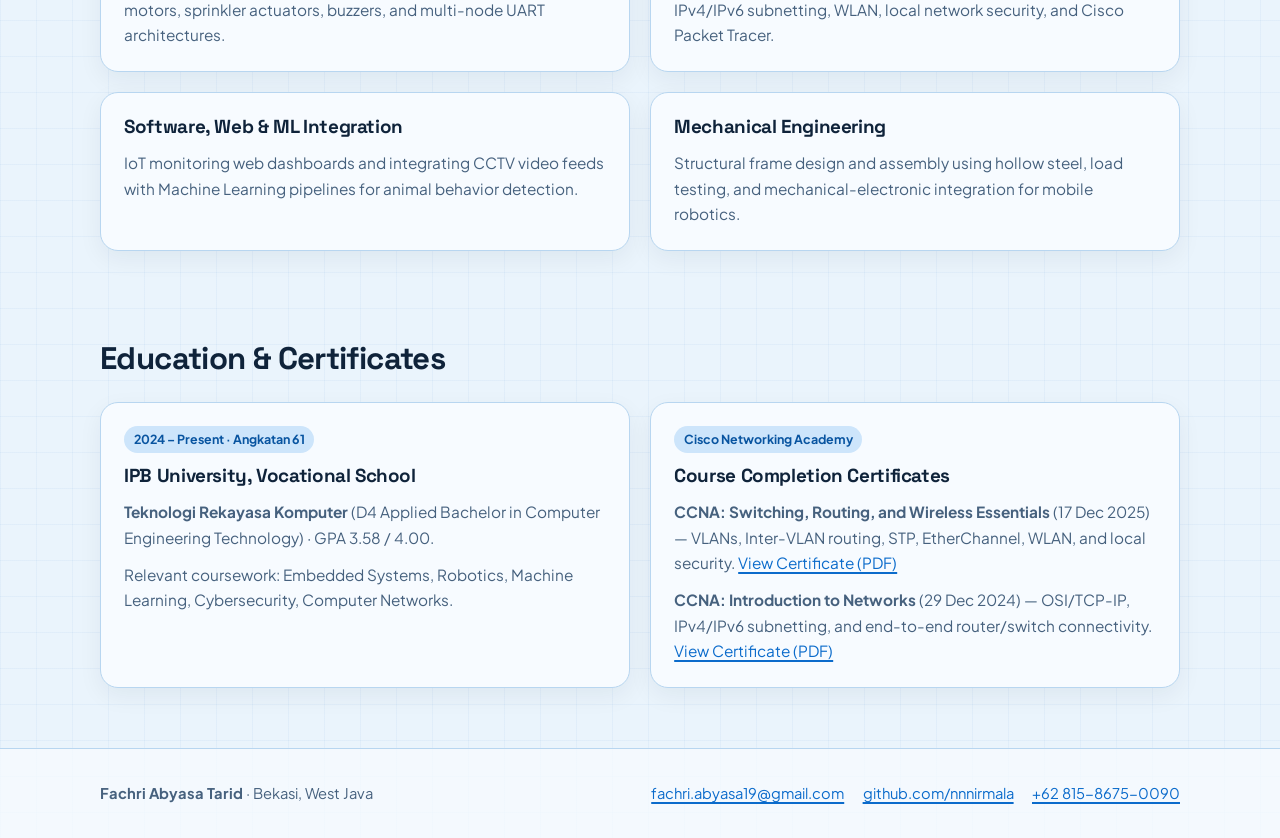
==== commit 1b7cb5b5: "feat: add IoT Soil pH Monitoring System project to portfolio" ====
--- a/index.html
+++ b/index.html
@@ -123,6 +123,17 @@
                 <span class="tag">180° Servo</span>
               </div>
             </article>
+
+            <article class="card">
+              <span class="status-badge">Wokwi + ThingsBoard</span>
+              <h3><a href="projects.html#soil-ph">IoT Soil pH Monitoring System</a></h3>
+              <p>Simulated an ESP32-S3 with a custom Wokwi pH sensor chip publishing real-time soil pH and condition telemetry over MQTT to a ThingsBoard dashboard.</p>
+              <div class="tag-row">
+                <span class="tag">ESP32-S3</span>
+                <span class="tag">MQTT</span>
+                <span class="tag">ThingsBoard</span>
+              </div>
+            </article>
           </div>
         </div>
       </section>
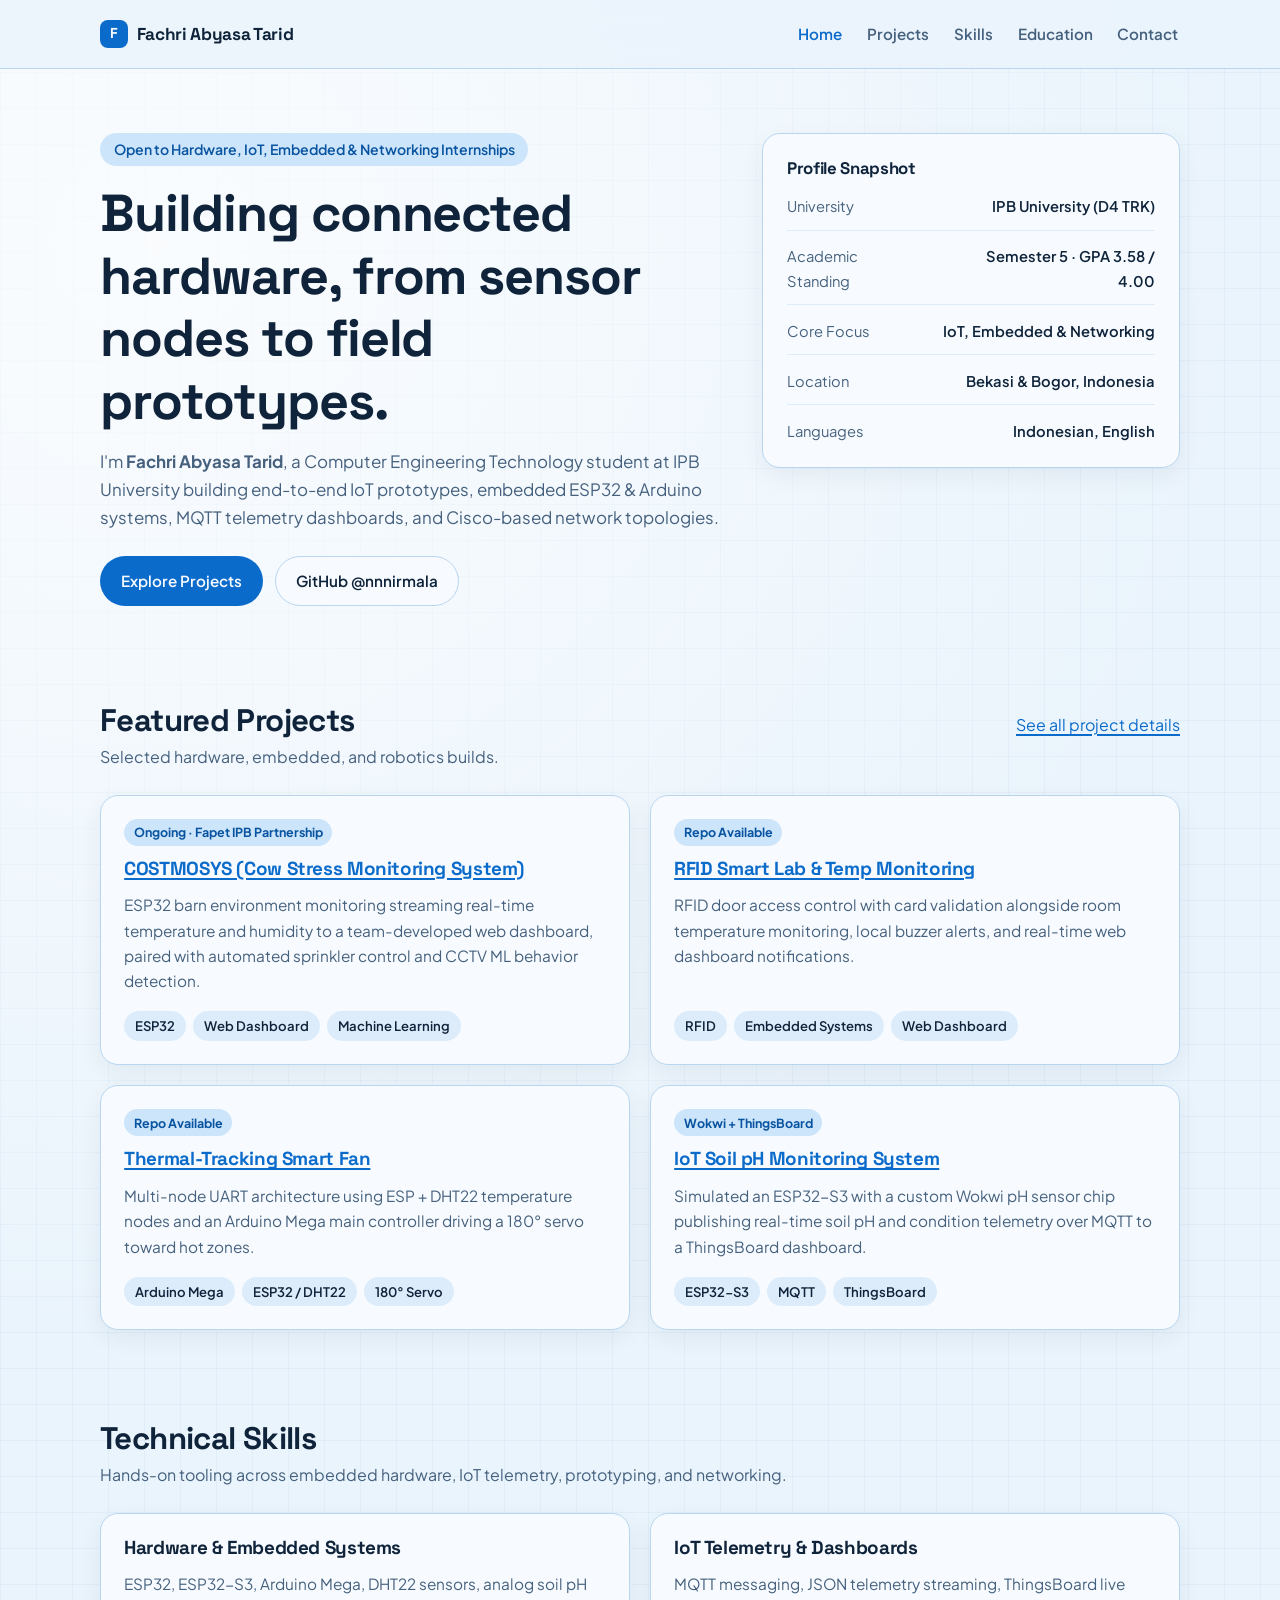
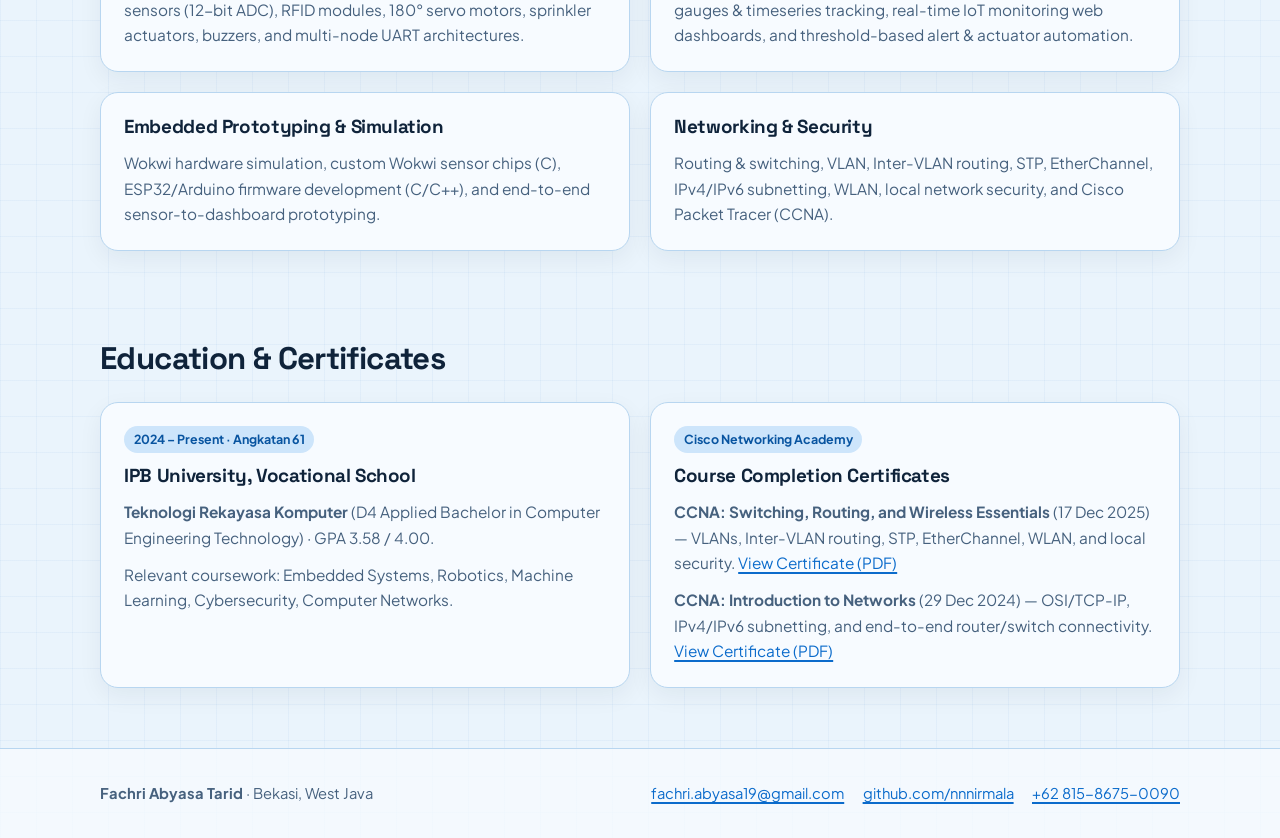
==== commit b298cd33: "chore: align Technical Skills with active IoT projects and remove Mechanical & CCTV" ====
--- a/index.html
+++ b/index.html
@@ -43,7 +43,7 @@
             <h1>Building connected hardware, from sensor nodes to field prototypes.</h1>
             <p class="hero-lead">
               I'm <strong>Fachri Abyasa Tarid</strong>, a Computer Engineering Technology student at IPB University
-              building end-to-end IoT prototypes, embedded ESP32 &amp; Arduino systems, mechanical robot frames,
+              building end-to-end IoT prototypes, embedded ESP32 &amp; Arduino systems, MQTT telemetry dashboards,
               and Cisco-based network topologies.
             </p>
             <div class="btn-row">
@@ -143,26 +143,26 @@
           <div class="section-head">
             <div>
               <h2>Technical Skills</h2>
-              <p class="section-sub">Hands-on tooling across hardware, networking, software integration, and mechanical fabrication.</p>
+              <p class="section-sub">Hands-on tooling across embedded hardware, IoT telemetry, prototyping, and networking.</p>
             </div>
           </div>
 
           <div class="grid-2">
             <article class="card">
-              <h3>Hardware &amp; IoT</h3>
-              <p>ESP32, Arduino Mega, DHT22 sensors, RFID modules, 180° servo motors, sprinkler actuators, buzzers, and multi-node UART architectures.</p>
+              <h3>Hardware &amp; Embedded Systems</h3>
+              <p>ESP32, ESP32-S3, Arduino Mega, DHT22 sensors, analog soil pH sensors (12-bit ADC), RFID modules, 180° servo motors, sprinkler actuators, buzzers, and multi-node UART architectures.</p>
+            </article>
+            <article class="card">
+              <h3>IoT Telemetry &amp; Dashboards</h3>
+              <p>MQTT messaging, JSON telemetry streaming, ThingsBoard live gauges &amp; timeseries tracking, real-time IoT monitoring web dashboards, and threshold-based alert &amp; actuator automation.</p>
+            </article>
+            <article class="card">
+              <h3>Embedded Prototyping &amp; Simulation</h3>
+              <p>Wokwi hardware simulation, custom Wokwi sensor chips (C), ESP32/Arduino firmware development (C/C++), and end-to-end sensor-to-dashboard prototyping.</p>
             </article>
             <article class="card">
               <h3>Networking &amp; Security</h3>
-              <p>Routing &amp; switching, VLAN, Inter-VLAN routing, STP, EtherChannel, IPv4/IPv6 subnetting, WLAN, local network security, and Cisco Packet Tracer.</p>
-            </article>
-            <article class="card">
-              <h3>Software, Web &amp; ML Integration</h3>
-              <p>IoT monitoring web dashboards and integrating CCTV video feeds with Machine Learning pipelines for animal behavior detection.</p>
-            </article>
-            <article class="card">
-              <h3>Mechanical Engineering</h3>
-              <p>Structural frame design and assembly using hollow steel, load testing, and mechanical-electronic integration for mobile robotics.</p>
+              <p>Routing &amp; switching, VLAN, Inter-VLAN routing, STP, EtherChannel, IPv4/IPv6 subnetting, WLAN, local network security, and Cisco Packet Tracer (CCNA).</p>
             </article>
           </div>
         </div>
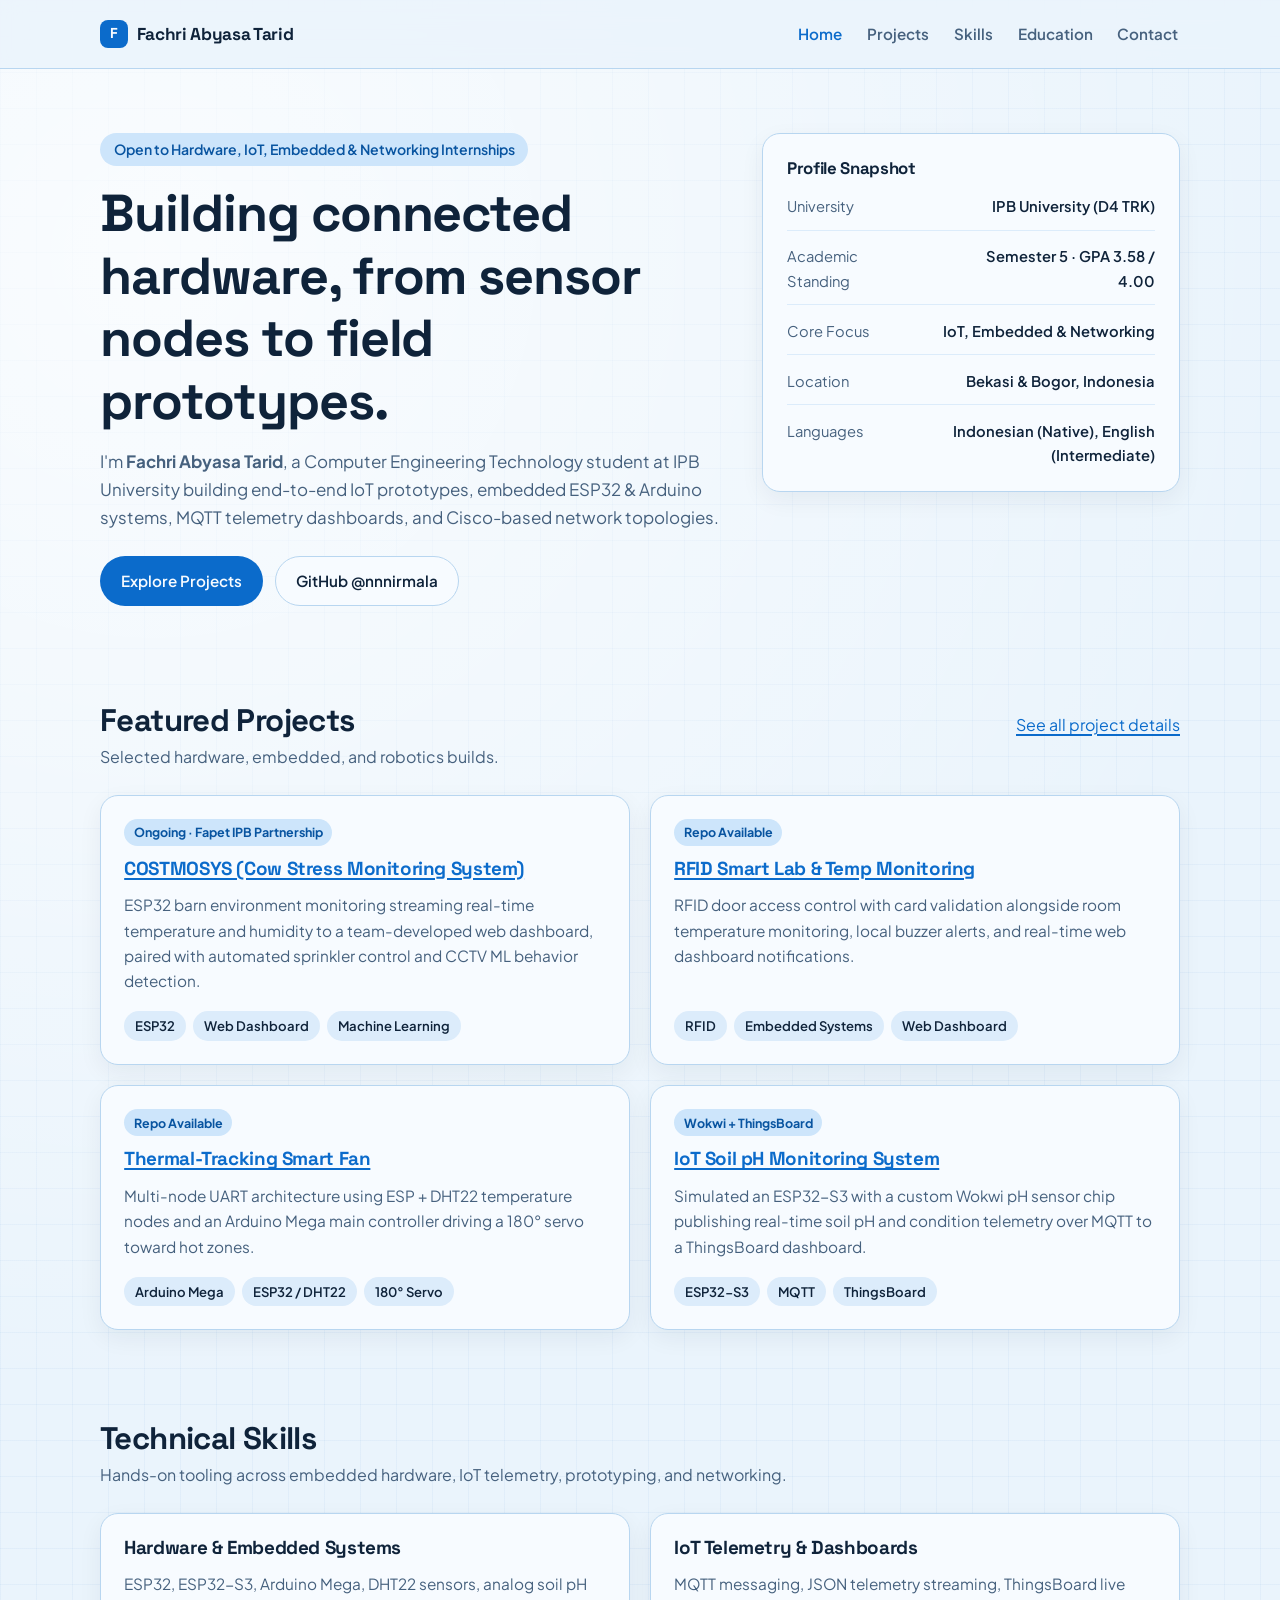
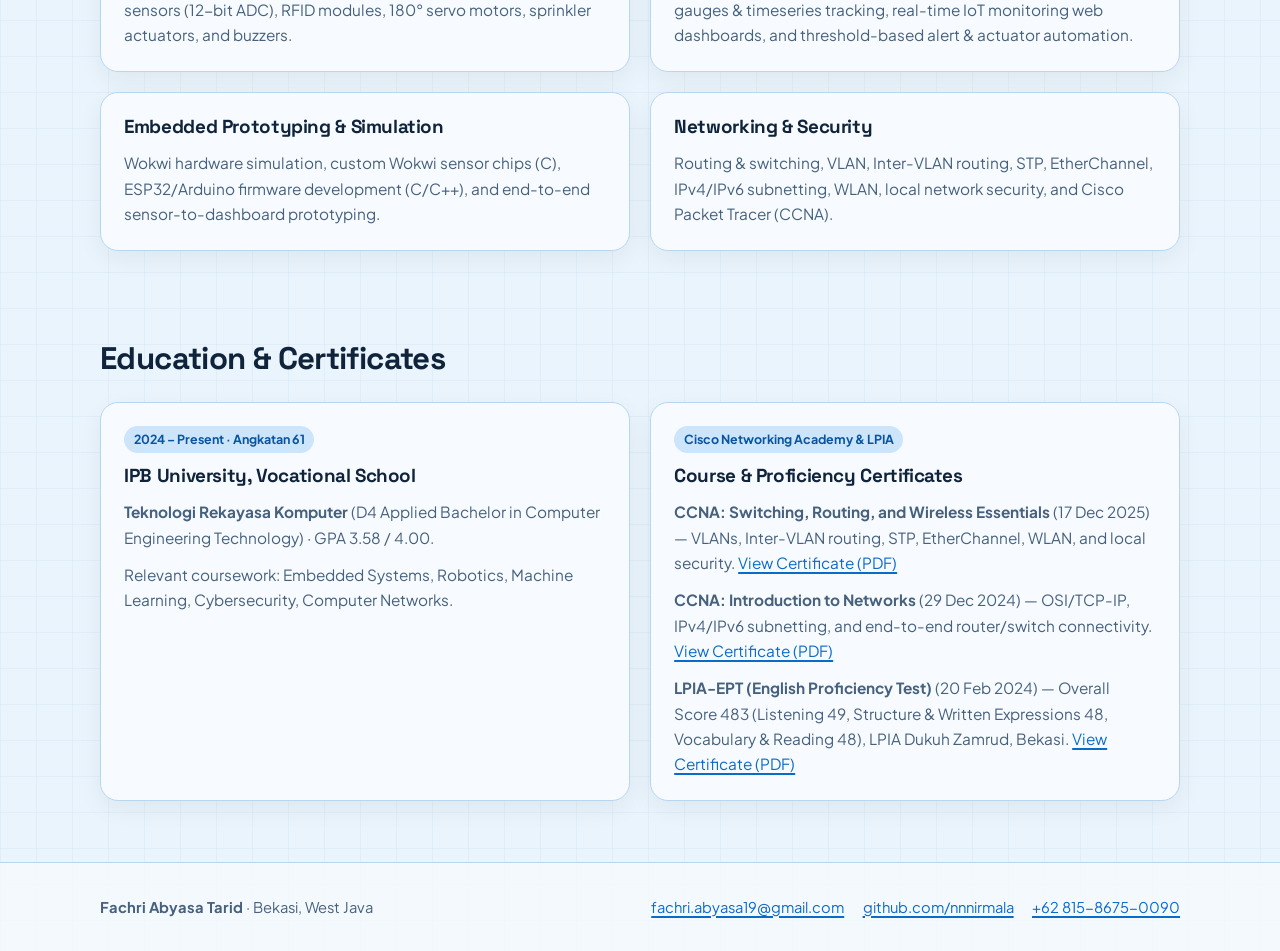
==== commit 312ba536: "feat: add LPIA-EPT certificate and sync skills/languages with CV" ====
--- a/index.html
+++ b/index.html
@@ -73,7 +73,7 @@
               </div>
               <div class="spec-item">
                 <dt class="spec-label">Languages</dt>
-                <dd class="spec-value">Indonesian, English</dd>
+                <dd class="spec-value">Indonesian (Native), English (Intermediate)</dd>
               </div>
             </dl>
           </aside>
@@ -150,7 +150,7 @@
           <div class="grid-2">
             <article class="card">
               <h3>Hardware &amp; Embedded Systems</h3>
-              <p>ESP32, ESP32-S3, Arduino Mega, DHT22 sensors, analog soil pH sensors (12-bit ADC), RFID modules, 180° servo motors, sprinkler actuators, buzzers, and multi-node UART architectures.</p>
+              <p>ESP32, ESP32-S3, Arduino Mega, DHT22 sensors, analog soil pH sensors (12-bit ADC), RFID modules, 180° servo motors, sprinkler actuators, and buzzers.</p>
             </article>
             <article class="card">
               <h3>IoT Telemetry &amp; Dashboards</h3>
@@ -185,10 +185,11 @@
             </article>
 
             <article class="card">
-              <span class="status-badge">Cisco Networking Academy</span>
-              <h3>Course Completion Certificates</h3>
+              <span class="status-badge">Cisco Networking Academy &amp; LPIA</span>
+              <h3>Course &amp; Proficiency Certificates</h3>
               <p><strong>CCNA: Switching, Routing, and Wireless Essentials</strong> (17 Dec 2025) — VLANs, Inter-VLAN routing, STP, EtherChannel, WLAN, and local security. <a href="assets/certs/ccna-srwe-2025.pdf" target="_blank" rel="noopener noreferrer">View Certificate (PDF)</a></p>
               <p><strong>CCNA: Introduction to Networks</strong> (29 Dec 2024) — OSI/TCP-IP, IPv4/IPv6 subnetting, and end-to-end router/switch connectivity. <a href="assets/certs/ccna-itn-2024.pdf" target="_blank" rel="noopener noreferrer">View Certificate (PDF)</a></p>
+              <p><strong>LPIA-EPT (English Proficiency Test)</strong> (20 Feb 2024) — Overall Score 483 (Listening 49, Structure &amp; Written Expressions 48, Vocabulary &amp; Reading 48), LPIA Dukuh Zamrud, Bekasi. <a href="assets/certs/lpia-ept-2024.pdf" target="_blank" rel="noopener noreferrer">View Certificate (PDF)</a></p>
             </article>
           </div>
         </div>
